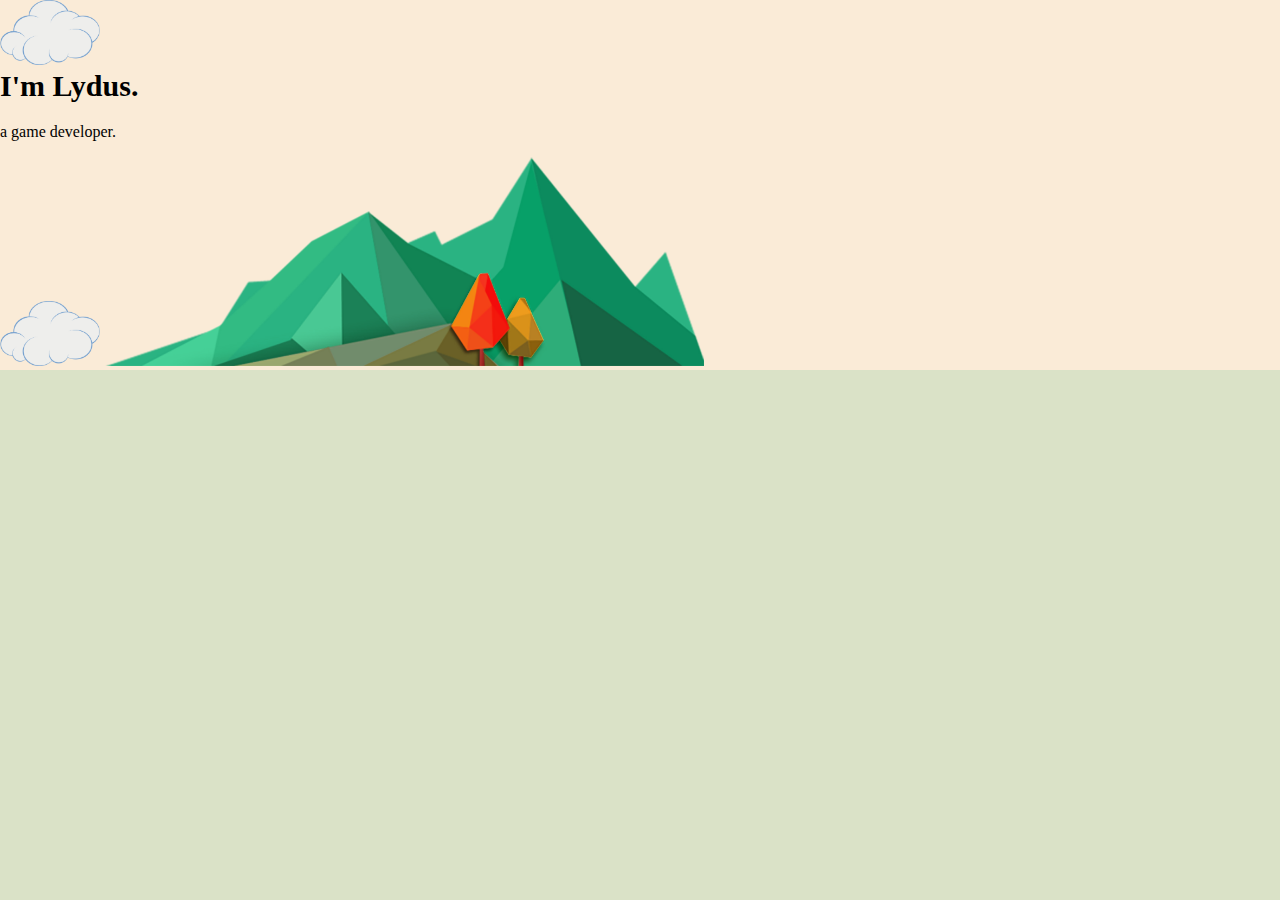
==== testWebsite/index.html @ b82782df "practice CSS" ====
<!DOCTYPE html>
<html lang="en">

<head>
  <meta charset="UTF-8">
  <meta http-equiv="X-UA-Compatible" content="IE=edge">
  <meta name="viewport" content="width=device-width, initial-scale=1.0">
  <title>Soteris Amphion</title>
  <link rel="stylesheet" href="css/styles.css">
  <link rel="icon" href="favicon_io/favicon.ico" </head>

<body>
  <div class="big-square">
    <div class="top-container">
      <img src="images/cloud.png" alt="cloud" width="100px" />
      <h1>I'm Lydus.</h1>
      <p>a game developer.</p>
      <img src="images/cloud.png" alt="cloud" width="100px" />
      <img src="images/mntn.png" alt="mountain" width="600px" />
    </div>
    <div class="middle-container" width="200px">

    </div>
    <div class="bottom-container" width="200px">

    </div>
  </div>
</body>

</html>
---- testWebsite/css/styles.css ----
body {
    background-color: rgb(218, 226, 199);
    margin: 0;
}

div {
    background-color: antiquewhite;
}

h1 { 
    margin-top: 0;
    font-size: 30px;
}
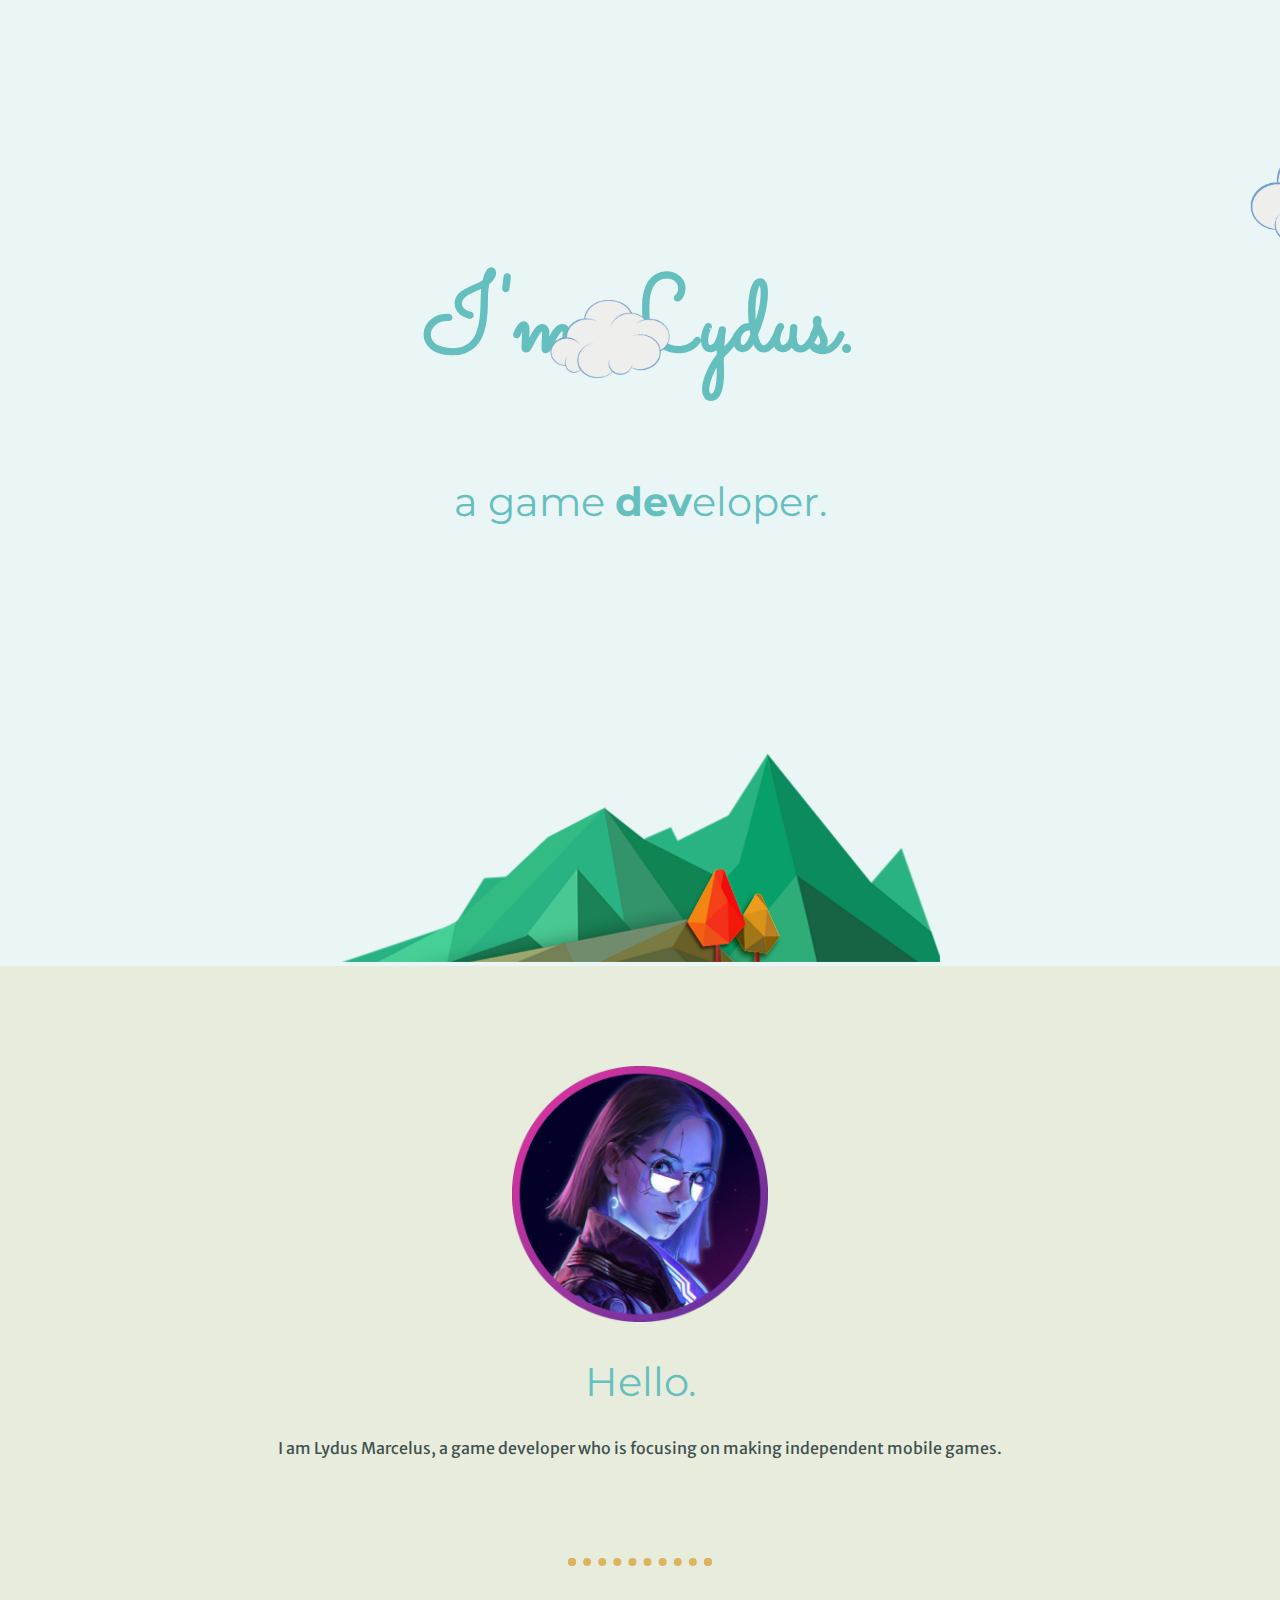
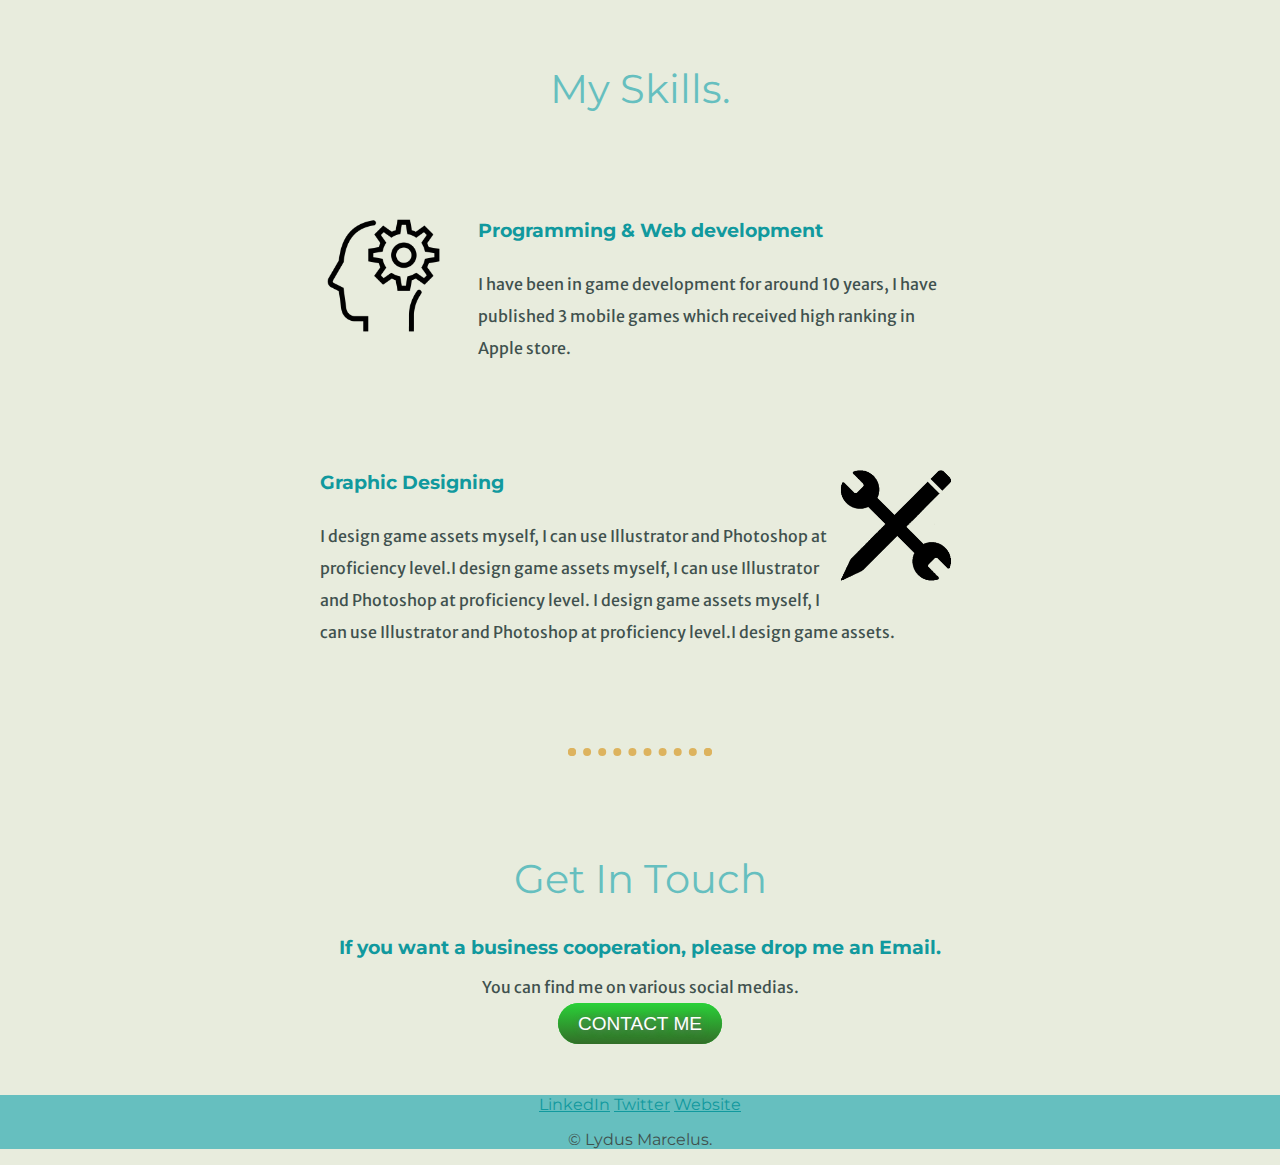
==== commit 65c67577: "Upate 0.1 ver" ====
--- a/testWebsite/index.html
+++ b/testWebsite/index.html
@@ -7,24 +7,77 @@
   <meta name="viewport" content="width=device-width, initial-scale=1.0">
   <title>Soteris Amphion</title>
   <link rel="stylesheet" href="css/styles.css">
-  <link rel="icon" href="favicon_io/favicon.ico" </head>
+  <link rel="icon" href="favicon_io/favicon.ico" <link rel="preconnect" href="https://fonts.googleapis.com">
+  <link rel="preconnect" href="https://fonts.gstatic.com" crossorigin>
+  <link
+    href="https://fonts.googleapis.com/css2?family=Merriweather+Sans&family=Montserrat&family=Sacramento&display=swap"
+    rel="stylesheet">
+</head>
 
 <body>
-  <div class="big-square">
-    <div class="top-container">
-      <img src="images/cloud.png" alt="cloud" width="100px" />
-      <h1>I'm Lydus.</h1>
-      <p>a game developer.</p>
-      <img src="images/cloud.png" alt="cloud" width="100px" />
-      <img src="images/mntn.png" alt="mountain" width="600px" />
+
+  <div class="top-container">
+    <img class="top-cloud" src="images/cloud.png" alt="bottom-cloud" />
+    <h1>I'm Lydus.</h1>
+    <h2>a game <span class="dev">dev</span>eloper.</h2>
+    <img class="bottom-cloud" src="images/cloud.png" alt="bottom-cloud" width="100px" />
+    <img class="mountain" src="images/mntn.png" alt="mountain" width="600px" />
+  </div>
+
+
+  <div class="middle-container">
+    <div class="profile">
+      <img class="profile-img" src="ProfilePicture.png" alt="profile">
+      <h2>Hello.</h2>
+      <p class="self-intro-text">I am Lydus Marcelus, a game developer who is focusing on making independent mobile
+        games.</p>
     </div>
-    <div class="middle-container" width="200px">
-
+    <hr class="hr">
+    <div class="skills">
+      <h2>My Skills.</h2>
+      <div class="skill-row">
+        <img class="skills-img-1" src="images/skills.png" alt="skills">
+        <h3>Programming & Web development</h3>
+        <p>I have been in game development for around 10 years, I have published 3 mobile games which received high
+          ranking in Apple store.</p>
+      </div>
+      <div class="skill-row">
+        <img class="skills-img-2" src="images/tools.png" alt="">
+        <h3>Graphic Designing</h3>
+        <p>I design game assets myself, I can use Illustrator and Photoshop at proficiency level.I design game assets
+          myself, I can use Illustrator and Photoshop at proficiency level.
+          I design game assets myself, I can use Illustrator and Photoshop at proficiency level.I design game assets.
+        </p>
+      </div>
     </div>
-    <div class="bottom-container" width="200px">
-
+    <hr class="hr">
+    <div class="contact-me">
+      <h2>Get In Touch</h2>
+      <h3>If you want a business cooperation, please drop me an Email.</h3>
+      <p>You can find me on various social medias.</p>
+      <a class="btn" href="mailto:name@email.com">CONTACT ME</a>
     </div>
   </div>
+
+
+  <div class="bottom-container">
+    <a class="footer-link" href="https://www.linkedin.com/">LinkedIn</a>
+    <a class="footer-link" href="https://twitter.com/">Twitter</a>
+    <a class="footer-link" href="https://www.appbrewery.co/">Website</a>
+    <p>© Lydus Marcelus.</p>
+  </div>
+
+
+  <div class="red">
+
+  </div>
+  <div class="blue">
+
+  </div>
+  <div class="yellow">
+
+  </div>
+
 </body>
 
 </html>--- a/testWebsite/css/styles.css
+++ b/testWebsite/css/styles.css
@@ -1,13 +1,152 @@
 body {
-    background-color: rgb(218, 226, 199);
+    background-color: rgb(232, 236, 221);
+    color: #40514E;
     margin: 0;
+    text-align: center;
+    font-family: 'Merriweather Sans', sans-serif;  
 }
 
-div {
-    background-color: antiquewhite;
+
+
+h1 { 
+    margin-top: 50px;
+    font-size: 6.7rem;
+    font-family: 'Sacramento', cursive;
+    color: #66BFBF;
 }
 
-h1 { 
-    margin-top: 0;
-    font-size: 30px;
+h2 {
+    font-family: 'Montserrat', sans-serif;
+    font-size: 2.5rem;
+    color: #66BFBF;
+    font-weight: normal;
+    line-height: 1.15;
 }
+
+h3 {
+    font-family: 'Montserrat', sans-serif;
+    color: #11999E;
+}
+
+.profile-img {
+    width: 20%;
+}
+
+.skills-img-1 {
+    width: 20%;
+    float: left;
+    margin-right: 30px;
+}
+.skills-img-2 {
+    width: 20%;
+    float: right;
+}
+.skill-row {
+    width: 50%;
+    margin: 100px auto 100px auto;
+    text-align: left;
+    line-height: 2;
+}
+.top-container {
+    padding-top: 200px;
+    background-color: #EAF6F6;
+}
+.self-intro-text {
+    color: #40514E;
+}
+.dev {
+    font-weight: bold;
+}
+
+
+.top-cloud {
+    position: absolute;
+    left:1250px;
+    top:120px;
+    width:200px;
+}
+
+.bottom-cloud {
+    position: absolute;
+    left: 550px;
+    top:300px;
+    width:120px;
+}
+.middle-container {
+    margin: 100px auto 0 auto
+}
+.bottom-container {
+    font-family: 'Montserrat', sans-serif;
+    background-color: #66BFBF;
+}
+.mountain {
+    margin-top: 195px;
+}
+hr {
+    border: dotted 8px #ddb35e;
+    border-bottom: none;
+    width: 10%;
+    margin: 100px auto 100px auto;
+}
+.contact-me {
+    margin: 60px auto 60px auto;
+}
+a {
+    color: #11999E
+}
+a:hover {
+    color: #e0e9e9
+}
+.btn {
+    margin: 60px auto 60px auto;
+    background: #2ad138;
+    background-image: -webkit-linear-gradient(top, #2ad138, #326e28);
+    background-image: -moz-linear-gradient(top, #2ad138, #326e28);
+    background-image: -ms-linear-gradient(top, #2ad138, #326e28);
+    background-image: -o-linear-gradient(top, #2ad138, #326e28);
+    background-image: linear-gradient(to bottom, #2ad138, #326e28);
+    -webkit-border-radius: 32;
+    -moz-border-radius: 32;
+    border-radius: 32px;
+    text-shadow: 1px 1px 6px #666666;
+    font-family: Arial;
+    color: #ffffff;
+    font-size: 19px;
+    padding: 10px 20px 10px 20px;
+    text-decoration: none;
+  }
+  
+  .btn:hover {
+    background: #3cb0fd;
+    background-image: -webkit-linear-gradient(top, #3cb0fd, #3498db);
+    background-image: -moz-linear-gradient(top, #3cb0fd, #3498db);
+    background-image: -ms-linear-gradient(top, #3cb0fd, #3498db);
+    background-image: -o-linear-gradient(top, #3cb0fd, #3498db);
+    background-image: linear-gradient(to bottom, #3cb0fd, #3498db);
+    text-decoration: none;
+  }
+/* .red {
+    height: 100px;
+    width: 100px;
+    background-color: red;
+    position: absolute;
+    top: 570px;
+    left:200px;
+
+}
+
+.blue {
+    height: 100px;
+    width: 100px;
+    background-color: blue;
+    position: absolute;
+    top: 470px;
+    left: 100px;
+}
+
+.yellow {
+    height: 100px;
+    width: 100px;
+    background-color: yellow;
+    position: absolute;
+} */